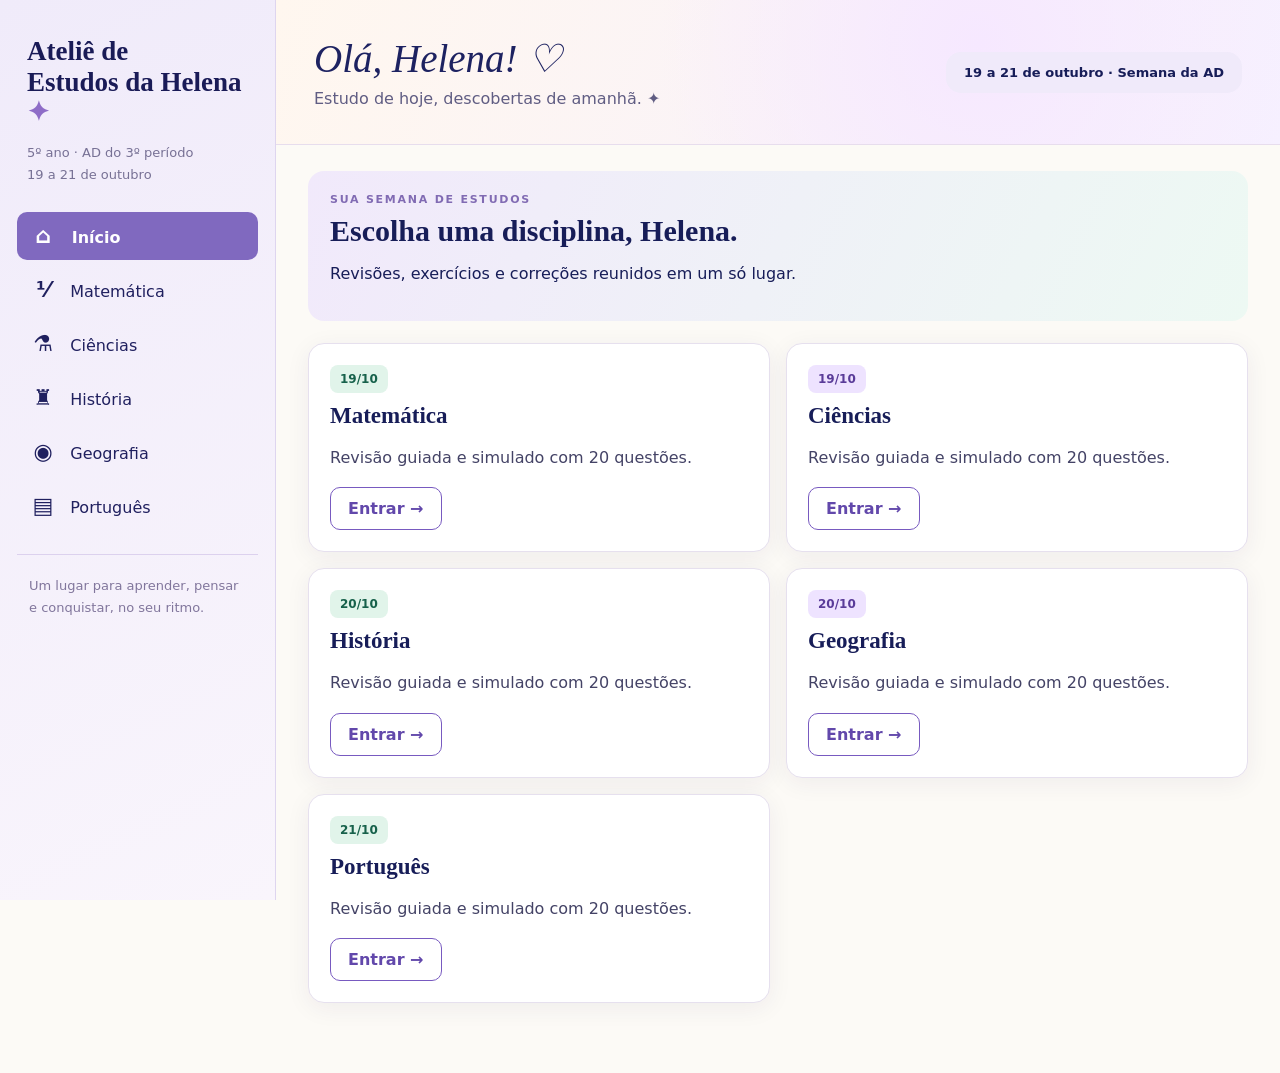
==== index.html @ 446843a5 "Add files via upload" ====
<!doctype html><html lang="pt-BR"><head><meta charset="utf-8"><meta name="viewport" content="width=device-width,initial-scale=1"><title>Ateliê de Estudos da Helena · AD 3º período</title><style>
:root{--ink:#171d58;--purple:#826ac4;--purple2:#694caf;--muted:#73748e;--cream:#fcfaf6;--line:#e6e0ee;--lav:#f0ebfa;--mint:#e1f4ea;--pink:#fde9ef}*{box-sizing:border-box}body{margin:0;background:var(--cream);font:16px system-ui,-apple-system,'Segoe UI',sans-serif;color:var(--ink)}button{font:inherit;cursor:pointer}button:focus-visible{outline:3px solid #ab8ee5;outline-offset:2px}.shell{display:grid;grid-template-columns:276px minmax(0,1fr);min-height:100vh}.side{background:linear-gradient(155deg,#f0ebfa,#f9f5fc);border-right:1px solid #ded5ef;padding:28px 17px;position:sticky;top:0;height:100vh}.brand{font:700 27px/1.13 Georgia,serif;color:#1a1b57;padding:8px 10px 14px}.brand span{color:#8e6cc7}.sub{color:#777195;font-size:13px;line-height:1.7;margin:0 10px 26px}.nav{display:grid;gap:6px}.nav button{display:flex;justify-content:space-between;align-items:center;width:100%;text-align:left;border:0;background:transparent;color:#20205f;border-radius:10px;padding:13px 14px}.nav button.active{background:#8069bf;color:white;font-weight:700}.nav small{font-size:10px;opacity:.7}.sidefooter{border-top:1px solid #dcd1ee;margin-top:24px;padding:20px 12px;color:#81769c;font-size:13px;line-height:1.7}.main{min-width:0;padding:0 32px 70px}.banner{margin:0 -32px 26px;padding:30px 38px;min-height:145px;background:radial-gradient(circle at 70% 30%,#f6e8ff,transparent 45%),linear-gradient(110deg,#fff7ef,#f6f0ff);border-bottom:1px solid #e7dded;display:flex;align-items:center;justify-content:space-between;gap:20px}.banner h1{font:italic 39px Georgia,serif;margin:0 0 8px;color:#1d2261}.banner p{margin:0;color:#605d83}.date{background:#f0eafa;padding:13px 18px;border-radius:15px;font-weight:650;font-size:13px;white-space:nowrap}.content{max-width:1180px;margin:auto}.eyebrow{text-transform:uppercase;letter-spacing:.16em;font-size:11px;color:#816bb3;font-weight:800}.head{display:flex;align-items:flex-start;justify-content:space-between;gap:16px;margin:4px 0 22px}.head h2{font:700 34px Georgia,serif;margin:5px 0;color:#181d57}.head p{margin:0;color:#73708c}.pill{border-radius:99px;padding:10px 14px;background:#e2f3e9;color:#19624d;font-size:12px;white-space:nowrap}.tabs{display:flex;gap:7px;border-bottom:1px solid var(--line);margin-bottom:22px;flex-wrap:wrap}.tabs button{border:0;background:#f5f2fa;color:#343269;padding:12px 19px;border-radius:10px 10px 0 0}.tabs button.active{background:var(--purple);color:white;font-weight:700}.grid{display:grid;grid-template-columns:repeat(2,minmax(0,1fr));gap:16px}.card{background:white;border:1px solid var(--line);border-radius:16px;padding:21px;box-shadow:0 5px 24px #2e1e5710}.card h3{font:700 23px Georgia,serif;margin:10px 0}.card p{line-height:1.65;color:#444366}.card ul{line-height:1.8}.chip{display:inline-block;padding:7px 10px;background:var(--mint);border-radius:8px;color:#17614b;font-size:12px;font-weight:700}.card:nth-child(even) .chip{background:#eee3ff;color:#5a3c99}.action{background:#785ac0;border:1px solid #785ac0;color:white;padding:11px 17px;border-radius:10px;font-weight:700}.action.secondary{background:white;color:#6248ab}.actions{display:flex;gap:10px;flex-wrap:wrap;margin-top:18px}.mentor{display:flex;gap:15px;align-items:center;border:1px solid #e6dcf6;border-radius:15px;background:linear-gradient(105deg,#f4edff,#fffafc);padding:12px;margin:20px 0}.mentor img{width:80px;height:86px;object-fit:contain;border-radius:10px;background:#fff;flex-shrink:0}.mentor b{display:block;font-size:13px;margin-bottom:5px}.mentor p{font-size:14px;line-height:1.55;margin:0}.mentor small{font-size:10px;color:#77708d}.bodycopy{line-height:1.85;font-size:17px;color:#343553}.bodycopy p{margin:0 0 16px}.bodycopy b{color:#1d205e}.formula,.note{background:#f1ecfa;padding:15px;border-radius:12px;margin:15px 0}.note{background:#eaf6ef}.figure{max-width:100%;height:auto}.process,.tiles{display:flex;gap:9px;flex-wrap:wrap;align-items:center;margin:18px 0}.process span,.tiles span{background:#eee9fa;border-radius:9px;padding:10px 13px;font-weight:650;font-size:14px}.process b{color:#785ac0}.quizQ{font-size:20px;font-weight:700;line-height:1.5;margin:12px 0 18px}.option{display:flex;gap:12px;align-items:center;text-align:left;width:100%;background:#fff;border:1.5px solid #e2deed;border-radius:12px;padding:14px;margin:9px 0;color:#222557}.option.selected{border-color:#7b61c5;background:#f0eafb}.option .letter{background:#f0edf9;width:29px;height:29px;border-radius:50%;display:grid;place-items:center;font-weight:800;flex-shrink:0}.option:disabled{opacity:.85}.score{font:700 44px Georgia,serif;color:#7256b4;margin:8px 0}.error{border-left:4px solid #c38b75;padding:12px 16px;background:#fff7f2;border-radius:8px;margin:12px 0}.correct{background:#eaf7ee;padding:15px;border-radius:10px}.mini{font-size:13px;color:#79738e}.muted{color:#77738d}.progress{height:10px;background:#e9e5f2;border-radius:99px;overflow:hidden;margin:14px 0}.progress>div{height:100%;background:#8e78c9;transition:width .2s}.subjecticon{font-size:29px}.homeintro{background:linear-gradient(115deg,#f1e9fb,#edf9f3);border-radius:16px;padding:22px;margin-bottom:22px}.review{max-width:900px}.empty{background:#f8f5fc;border:1px dashed #d7c9e8;border-radius:14px;padding:26px}.footnote{font-size:12px;color:#858099;margin-top:30px}.questionnav{display:flex;gap:6px;flex-wrap:wrap;margin:16px 0}.questionnav button{border:1px solid #dcd4ee;background:white;color:#4a4385;border-radius:8px;padding:7px 11px}.questionnav button.active{background:#7c64bd;color:white}.questionnav button.done{border-color:#7eae94}.subject-row{display:flex;align-items:center;gap:13px}.subject-row .subjecticon{background:#e4f5eb;border-radius:12px;padding:12px}@media(max-width:820px){.shell{grid-template-columns:1fr}.side{position:relative;height:auto;padding:13px}.brand{font-size:22px;padding:4px}.sub,.sidefooter{display:none}.nav{display:flex;overflow:auto;gap:5px}.nav button{white-space:nowrap;width:auto;padding:9px 12px}.main{padding:0 16px 45px}.banner{margin:0 -16px 20px;padding:22px 20px;min-height:110px}.banner h1{font-size:30px}.date{display:none}.grid{grid-template-columns:1fr}.head h2{font-size:29px}.mentor img{width:66px;height:75px}.bodycopy{font-size:16px}}
.bookfig{margin:20px 0;padding:12px;background:#faf7ff;border:1px solid #e7ddf1;border-radius:15px;max-width:650px}.bookfig img{display:block;max-width:100%;max-height:370px;object-fit:contain;margin:auto;border-radius:8px}.bookfig figcaption{font-size:12px;color:#6c6886;margin-top:8px;text-align:center}.faq{border-bottom:1px solid #e9e3f0;padding:14px 4px}.faq summary{cursor:pointer;font-weight:700}.faq p{line-height:1.75;color:#414467}.faq[hidden]{display:none!important}.reading{white-space:normal;background:#fbf7ff;border-left:4px solid #aa89d6;padding:20px 22px;border-radius:10px;font-size:16px;line-height:1.85;color:#25244f;margin:15px 0 23px}.quizQ{white-space:pre-line;font-size:18px;font-weight:600}.quizQ:first-line{font-weight:800}.reading p{margin:0 0 12px}</style><style>
.navglyph{display:inline-flex;align-items:center;justify-content:center;width:24px;font-size:22px;font-weight:700;line-height:1}
.overviewmetrics{display:grid;grid-template-columns:repeat(3,minmax(0,1fr));gap:12px;margin:14px 0 20px}.overviewmetrics>div{display:flex;flex-direction:column;gap:7px}.overviewmetrics b{font-size:23px;color:#6f54aa}.overviewmetrics span{font-size:13px;color:#6f6880}.overviewlist{margin:12px 0 0;padding-left:23px}.overviewlist li{padding:12px 4px;border-bottom:1px solid #eae5f0;display:list-item}.overviewlist li>span:last-child{float:right;color:#8a819a;font-size:12px}.overviewlist .finished{color:#24795d!important}.overviewlist small{color:#7d7890}.voicebar{margin-bottom:12px}.voicetools{display:flex;align-items:center;flex-wrap:wrap;gap:8px}.voicetools .action{padding:8px 11px;font-size:13px}.voicetools select{padding:7px;border:1px solid #ded5ed;border-radius:8px;background:white;color:#36304b}@media(max-width:600px){.overviewmetrics{gap:7px}.overviewmetrics b{font-size:17px}.overviewmetrics span{font-size:11px}.overviewlist li>span:last-child{float:none;display:block;margin-top:5px}}
</style></head><body><div class="shell"><aside class="side"><div class="brand">Ateliê de<br>Estudos da Helena <span>✦</span></div><p class="sub">5º ano · AD do 3º período<br>19 a 21 de outubro</p><nav class="nav" id="nav"><button>Início</button><button>Matemática</button><button>Ciências</button><button>História</button><button>Geografia</button><button>Português</button></nav><div class="sidefooter">Um lugar para aprender, pensar e conquistar, no seu ritmo.</div></aside><main class="main"><header class="banner"><div><h1>Olá, Helena! ♡</h1><p>Estudo de hoje, descobertas de amanhã. ✦</p></div><div class="date">19 a 21 de outubro · Semana da AD</div></header><div id="app" class="content"><h2>Matemática e Ciências</h2><p>Selecione uma disciplina no menu para começar a revisão.</p></div></main></div><script>
const frac=(a,b)=>`<span style="display:inline-flex;vertical-align:middle;flex-direction:column;align-items:center;line-height:1.1;font-weight:750;margin:0 3px"><span style="border-bottom:1.5px solid currentColor;padding:0 5px 3px">${a}</span><span style="padding-top:3px">${b}</span></span>`;
function bars(n,filled){let x='';for(let i=0;i<n;i++)x+=`<rect x="${i*42+5}" y="7" width="37" height="37" rx="5" fill="${i<filled?'#a998d0':'#f2edf8'}" stroke="#9b89be"/>`;return `<svg class="figure" width="${n*42+8}" height="54" viewBox="0 0 ${n*42+8} 54" role="img" aria-label="${filled} de ${n} partes pintadas">${x}</svg>`}
function numberLine(){return `<svg class="figure" viewBox="0 0 550 110" role="img" aria-label="Reta numérica de zero a dois com marcações de quartos"><line x1="35" y1="53" x2="510" y2="53" stroke="#625587" stroke-width="3"/><path d="M510 53l-10 -6v12z" fill="#625587"/>${Array.from({length:9},(_,i)=>`<line x1="${35+i*57}" y1="45" x2="${35+i*57}" y2="61" stroke="#625587" stroke-width="2"/><text x="${35+i*57}" y="81" text-anchor="middle" font-size="13" fill="#4e426a">${i===0?'0':i===4?'1':i===8?'2':i+'/4'}</text>`).join('')}<circle cx="149" cy="53" r="6" fill="#c6757f"/><circle cx="377" cy="53" r="6" fill="#c6757f"/></svg>`}
function groups(){return `<div style="display:flex;flex-wrap:wrap;gap:8px;margin:15px 0" aria-label="12 círculos, 4 coloridos">${Array.from({length:12},(_,i)=>`<span style="width:28px;height:28px;border-radius:50%;background:${i<4?'#8d7abc':'#e5e8ed'};border:1px solid #b4aac8"></span>`).join('')}</div>`}

const mathLessons=[ 
{title:'Leitura de frações',pages:'235–236',desc:'Numerador, denominador e representação.',body:`<p>Uma fração representa partes de um inteiro dividido em <b>partes iguais</b>. O número de baixo, <b>denominador</b>, informa em quantas partes o inteiro foi dividido. O de cima, <b>numerador</b>, indica quantas partes consideramos.</p>${bars(5,3)}<div class="formula">${frac(3,5)} = três quintos (3 partes de 5)</div><p>Outras leituras: ${frac(1,2)} = um meio; ${frac(3,4)} = três quartos; ${frac(7,10)} = sete décimos.</p>`,q:'Uma barra foi dividida em 8 partes iguais e 3 foram comidas. Qual fração foi comida?',choices:['3/8','8/3','5/8'],correct:0,explain:'O total de partes é 8 e as partes comidas são 3. Logo, 3/8.'},
{title:'Fração de um grupo',pages:'236–238',desc:'Descobrir uma parte de uma quantidade.',body:`<p>Para calcular uma fração de um grupo, primeiro <b>divida pelo denominador</b> e depois <b>multiplique pelo numerador</b>.</p><div class="example"><b>Exemplo:</b> ${frac(2,3)} de 18 livros → 18 ÷ 3 = 6; 6 × 2 = <b>12 livros</b>.</div><p>O livro também pede para identificar a fração de um grupo, sem fazer multiplicação. Observe 12 círculos, sendo 4 coloridos:</p>${groups()}<div class="formula">4 de 12 = ${frac(4,12)}</div><p>Em problemas com quantidades, podemos dividir pelo denominador e multiplicar pelo numerador.</p>`,q:'Quanto é 3/5 de 20 figurinhas?',choices:['12','15','4'],correct:0,explain:'20 ÷ 5 = 4 e 4 × 3 = 12.'},
{title:'Comparação com o inteiro',pages:'238–241',desc:'Menor, igual ou maior que um inteiro.',body:`<p>Compare numerador e denominador:</p><div class="formula">3/4 &lt; 1 &nbsp; · &nbsp; 4/4 = 1 &nbsp; · &nbsp; 5/4 &gt; 1</div><p>Se o numerador for <b>menor</b> que o denominador, a fração é menor que 1. Se forem iguais, representa um inteiro. Se o numerador for maior, representa mais de um inteiro.</p>${bars(4,4)}<p><b>Três nomes do livro:</b> própria (menor que 1), imprópria (maior que 1) e aparente (representa um número inteiro, como 8/4 = 2). Frações também podem ser localizadas na reta numérica:</p>${numberLine()}<p>Observe que 2/4 está no meio entre 0 e 1; 6/4 está entre 1 e 2.</p>`,q:'Qual fração representa mais de um inteiro?',choices:['5/7','7/7','9/7'],correct:2,explain:'9 é maior que 7, portanto 9/7 é maior que 1.'},
{title:'Frações equivalentes',pages:'243–247',desc:'Escritas diferentes, mesmo valor.',body:`<p>Frações equivalentes representam a <b>mesma quantidade</b>. Podemos multiplicar numerador e denominador pelo mesmo número.</p><div class="formula">${frac(1,2)} = ${frac(2,4)} = ${frac(3,6)}</div><p>No livro (p. 244), a <b>propriedade fundamental</b> diz que multiplicar ou dividir os dois termos pelo mesmo número diferente de zero produz uma fração equivalente.</p>${bars(2,1)}${bars(4,2)}<p>As duas barras representam metade, mesmo divididas em números diferentes de partes.</p><p>Treine também completar igualdades como ${frac(3,4)} = ${frac('?',16)}.</p>`,q:'Complete: 3/4 = ?/16',choices:['8','12','16'],correct:1,explain:'4 × 4 = 16; então 3 × 4 = 12.'},
{title:'Simplificação',pages:'248–249',desc:'Encontrar a forma mais simples.',body:`<p>Simplificar é <b>dividir numerador e denominador pelo mesmo número</b>, sem mudar o valor da fração.</p><div class="formula">${frac(6,8)} = ${frac('6 ÷ 2','8 ÷ 2')} = ${frac(3,4)}</div><p>Continue simplificando enquanto os dois números puderem ser divididos por um mesmo número maior que 1. O livro (p. 248–249) chama de <b>fração irredutível</b> aquela que já não pode ser simplificada. Também mostra as divisões sucessivas e o máximo divisor comum (MDC).</p>`,q:'Qual é a forma simplificada de 8/12?',choices:['4/6','2/3','3/4'],correct:1,explain:'8 ÷ 4 = 2 e 12 ÷ 4 = 3.'},
{title:'Adição de frações',pages:'260–263',desc:'Somar frações de mesmo ou de diferentes denominadores.',body:`<p><b>Denominadores iguais:</b> some os numeradores e mantenha o denominador.</p><div class="formula">${frac(2,7)} + ${frac(3,7)} = ${frac(5,7)}</div><p><b>Denominadores diferentes:</b> primeiro transforme em frações equivalentes com o mesmo denominador.</p><div class="example">${frac(1,2)} + ${frac(1,4)} = ${frac(2,4)} + ${frac(1,4)} = ${frac(3,4)}</div><p>Nas páginas 261–263, os exercícios incluem pisos de duas cores, partes de um painel pintadas em momentos diferentes, pontos de basquete e trechos percorridos. Leia sempre se o problema pede a soma das partes ou a quantidade que falta.</p>`,q:'Quanto é 2/5 + 1/10?',choices:['3/15','5/10','3/10'],correct:1,explain:'2/5 = 4/10; 4/10 + 1/10 = 5/10 = 1/2.'},
{title:'Frações e números mistos',pages:'264–265',desc:'Transformar de um jeito de escrever para outro.',body:`<p>O número misto reúne <b>uma parte inteira e uma fração</b>. Uma fração imprópria pode representar mais de um inteiro.</p><div class="formula">${frac(7,3)} = 2 ${frac(1,3)} &nbsp; · &nbsp; 3 ${frac(2,5)} = ${frac(17,5)}</div><p><b>Imprópria → misto:</b> divida o numerador pelo denominador; o quociente é a parte inteira e o resto é o novo numerador.</p><p><b>Misto → imprópria:</b> multiplique o inteiro pelo denominador e some o numerador. Nas páginas 264–265, o livro também propõe <b>adições com números mistos</b>: primeiro transforme-os em frações, depois faça a soma.</p>`,q:'Transforme 3 2/5 em fração imprópria.',choices:['11/5','17/5','5/17'],correct:1,explain:'3 × 5 + 2 = 17, mantendo o denominador 5.'},
{title:'Problemas envolvendo o inteiro',pages:'281–283',desc:'Descobrir o todo ou a parte em situações reais.',body:`<p>Leia o enunciado e pergunte: <b>o que representa o inteiro?</b> Uma pizza inteira? Um grupo? Uma distância?</p><div class="example"><b>Exemplo:</b> 3/4 de um livro correspondem a 60 páginas. Se 3 partes valem 60, cada parte vale 20. O livro inteiro tem 4 partes: 4 × 20 = <b>80 páginas</b>.</div><p>Nas páginas 281–283, aparecem dois sentidos do problema: descobrir uma <b>parte do todo</b> (3/5 de 60 km = 36 km) e descobrir <b>o todo a partir de uma parte</b> (se 3/4 de uma trilha são 12 m, a trilha tem 16 m). Para achar o todo, divida pela quantidade de partes conhecidas e multiplique pelo denominador.</p>`,q:'Se 2/3 de um pacote são 12 biscoitos, quantos biscoitos há no pacote inteiro?',choices:['18','24','8'],correct:0,explain:'12 ÷ 2 = 6 biscoitos por terço. 6 × 3 = 18.'}
];
const mathQuestions=[
['Uma barra de chocolate foi dividida em 8 pedaços iguais. Ana comeu 3. Que fração ela comeu?',['3/8','5/8','8/3','3/5'],0,'3 partes comidas de um total de 8.'],
['Em uma turma de 24 alunos, 1/4 participa do clube de teatro. Quantos alunos participam?',['4','6','8','12'],1,'24 ÷ 4 = 6.'],
['Qual das frações é equivalente a 2/3?',['4/5','4/6','3/6','2/6'],1,'Multiplicando 2 e 3 por 2, temos 4/6.'],
['Carlos comeu 2/4 de uma pizza. Isso significa que ele comeu:',['menos da metade','a metade exata','mais da metade','a pizza inteira'],1,'2/4 equivale a 1/2.'],
['Carlos leu 2/5 de um livro no sábado e 1/8 no domingo. Que fração leu ao todo?',['3/13','21/40','3/40','16/40'],1,'MMC de 5 e 8 é 40: 16/40 + 5/40 = 21/40.'],
['Pedro usou 2/6 de um galão de tinta de manhã e 1/5 à tarde. Qual fração usou?',['3/11','10/30','16/30','3/30'],2,'2/6 = 10/30 e 1/5 = 6/30; total 16/30.'],
['Qual é o número misto correspondente a 7/3?',['2 1/3','2 3/1','1 2/3','3 1/2'],0,'7 ÷ 3 = 2 com resto 1, logo 2 1/3.'],
['Transforme 3 2/5 em fração imprópria.',['13/5','15/2','17/5','5/17'],2,'3 × 5 + 2 = 17; fica 17/5.'],
['A igualdade 3/4 = □/16 fica correta com qual número?',['8','10','12','16'],2,'Multiplicamos 4 por 4 e também 3 por 4: 12.'],
['Uma pizza tem 4 pedaços iguais. Ao todo, amigos comeram 9 pedaços. Qual número misto representa essa quantidade?',['2 1/4','2 2/4','3 1/4','1 2/4'],0,'9/4 = 2 inteiros e 1/4.'],
['Qual é a leitura correta de 7/10?',['sete décimos','dez sétimos','sete centésimos','dez meios'],0,'O denominador 10 é lido como décimos.'],
['Na reta numérica dividida em quartos, qual fração fica exatamente no meio entre 1 e 2?',['3/4','4/4','6/4','8/4'],2,'O ponto central entre 1 e 2 é 1 e meio, equivalente a 6/4.'],
['Simplifique 12/18 ao máximo.',['6/9','4/6','2/3','3/2'],2,'Dividindo ambos por 6: 2/3.'],
['Qual é o resultado de 3/7 + 2/7?',['5/14','6/7','5/7','1/7'],2,'Mesmo denominador: 3 + 2 = 5; mantém 7.'],
['Quanto é 1/2 + 1/3?',['2/5','5/6','1/6','3/6'],1,'1/2 = 3/6 e 1/3 = 2/6. Soma 5/6.'],
['Qual é uma fração aparente, conforme a classificação do livro?',['5/6','6/5','8/4','1/6'],2,'8/4 = 2 inteiros, por isso é uma fração aparente.'],
['Uma coleção tem 35 adesivos. Helena deu 2/5 deles a uma amiga. Quantos adesivos deu?',['7','10','14','21'],2,'35 ÷ 5 = 7; 7 × 2 = 14.'],
['Se 3/4 de uma caixa correspondem a 18 lápis, quantos lápis há na caixa inteira?',['20','24','27','30'],1,'18 ÷ 3 = 6 por quarto; 6 × 4 = 24.'],
['Qual fração é equivalente a 5/10 na forma simplificada?',['1/2','2/5','5/5','1/10'],0,'Divida 5 e 10 por 5: 1/2.'],
['Uma menina comeu 4 partes de uma barra dividida em 6 partes iguais. Qual fração representa a parte que SOBROU?',['4/6','2/6','6/4','1/6'],1,'Sobraram 6 − 4 = 2 partes de 6.']
];
const scienceLessons=[
{title:'Sistema urinário',pages:'128–129',desc:'Como o corpo filtra o sangue e elimina resíduos.',body:`<p>O <b>sistema urinário</b> ajuda a retirar do sangue substâncias que precisam ser eliminadas. Os <b>rins</b> filtram o sangue e produzem a urina.</p><div class="process"><span>Rins</span><b>→</b><span>Ureteres</span><b>→</b><span>Bexiga</span><b>→</b><span>Uretra</span></div><p><b>Ureteres</b> levam a urina dos rins até a bexiga; a <b>bexiga</b> armazena; a <b>uretra</b> permite a saída da urina do corpo.</p><div class="note"><b>Não confunda:</b> ureteres transportam a urina até a bexiga; uretra elimina a urina para fora.</div><p>Beber água ajuda o organismo a funcionar adequadamente. A urina é composta principalmente de água e substâncias eliminadas pelo corpo. A baixa ingestão de água pode contribuir para a formação de cálculos renais.</p>`,check:['Qual órgão armazena a urina?',['Rins','Ureteres','Bexiga','Uretra'],2,'A bexiga armazena a urina antes da eliminação.'],mentor:'gabriel',tip:'Desafio rápido: você consegue dizer o caminho da urina sem olhar? Primeiro os rins, depois...'},
{title:'Energia do dia a dia',pages:'138–149',desc:'Formas, transformações, luz, calor e impactos.',body:`<p>Usamos energia para <b>iluminar, aquecer, produzir sons e realizar movimentos</b>. Ela pode aparecer em diferentes formas.</p><div class="tiles"><span>⚡ Elétrica</span><span>☀️ Luminosa</span><span>♨️ Térmica</span><span>♫ Sonora</span><span>⚙️ Movimento</span><span>◈ Química</span></div><p>A energia pode <b>se transformar</b>: uma lâmpada transforma energia elétrica em luz e também em calor; o alimento fornece energia química que nosso corpo utiliza para se movimentar; em uma hidrelétrica, o movimento da água ajuda a produzir eletricidade.</p><p><b>Luz e sombra:</b> a luz se propaga em linha reta em um meio homogêneo. Objetos opacos bloqueiam a passagem da luz e formam sombras; objetos transparentes deixam a luz atravessar.</p><p>O Sol é uma fonte <b>natural</b> de luz; uma lâmpada acesa é uma fonte <b>artificial</b>. A produção e o descarte de materiais ligados à energia podem causar impactos ambientais, como o descarte incorreto de pilhas e baterias.</p><div class="note"><b>Conexão musical:</b> instrumentos produzem sons a partir de vibrações. Em equipamentos elétricos, também há transformações de energia.</div>`,check:['Uma lâmpada acesa transforma energia elétrica principalmente em:',['Luminosa e térmica','Química e gravitacional','Somente movimento','Somente química'],0,'A lâmpada emite luz e também pode produzir calor.'],mentor:'noodle',tip:'Experimento mental: uma guitarra elétrica, um ventilador e uma lanterna. Que transformações acontecem em cada um?'}
];
const scienceQuestions=[
['Qual órgão filtra o sangue e participa da formação da urina?',['Bexiga','Rins','Ureteres','Uretra'],1,'Os rins filtram o sangue e produzem a urina.',0],
['Por onde a urina sai do corpo?',['Ureteres','Rins','Uretra','Bexiga'],2,'A uretra é o canal de saída da urina.',0],
['Qual é a função da bexiga urinária?',['Filtrar o sangue','Armazenar urina','Produzir água','Transportar sangue'],1,'A bexiga guarda a urina até sua eliminação.',0],
['Qual é o caminho correto da urina?',['Rins → ureteres → bexiga → uretra','Rins → uretra → bexiga → ureteres','Bexiga → rins → uretra → ureteres','Ureteres → rins → bexiga → uretra'],0,'A urina se forma nos rins, passa pelos ureteres, fica na bexiga e sai pela uretra.',0],
['Os ureteres têm a função de:',['Produzir urina','Levar a urina dos rins à bexiga','Eliminar urina para fora do corpo','Armazenar urina'],1,'Cada ureter leva urina de um rim à bexiga.',0],
['Qual hábito contribui para a saúde do sistema urinário?',['Evitar beber água','Beber água adequadamente','Segurar urina sempre','Substituir água por refrigerante'],1,'A hidratação adequada contribui para o funcionamento do sistema urinário.',0],
['Beber pouca água pode favorecer o aparecimento de:',['Cálculos renais','Aumento da audição','Ossos mais fortes','Mais energia luminosa'],0,'A ingestão insuficiente de água pode favorecer cálculos renais.',0],
['A urina é formada principalmente por:',['Somente gordura','Água e substâncias eliminadas','Somente sangue','Ar e oxigênio'],1,'A urina contém principalmente água e substâncias que o corpo elimina.',0],
['Qual frase está INCORRETA?',['Os rins filtram o sangue','A bexiga armazena urina','Os ureteres conduzem urina','A uretra produz a urina'],3,'Quem produz a urina são os rins, não a uretra.',0],
['Qual parte do sistema urinário está ligada diretamente à eliminação da urina?',['Uretra','Rim','Ureter','Artéria'],0,'A urina é eliminada do corpo pela uretra.',0],
['Ao correr, uma pessoa apresenta principalmente energia de:',['Movimento','Luz','Somente luz','Somente elétrica'],0,'O movimento do corpo é uma manifestação de energia de movimento.',1],
['A energia armazenada nos alimentos é chamada de:',['Sonora','Luminosa','Química','Elétrica'],2,'Os alimentos armazenam energia química.',1],
['Uma lâmpada acesa transforma energia elétrica em:',['Luminosa e térmica','Apenas química','Apenas movimento','Nuclear'],0,'Lâmpadas produzem luz e também podem produzir calor.',1],
['Em uma hidrelétrica, o movimento da água é usado para produzir:',['Energia elétrica','Urina','Alimentos','Somente sombra'],0,'O movimento da água aciona equipamentos que geram eletricidade.',1],
['Uma fonte NATURAL de luz é:',['Lanterna','Lâmpada','Sol','Tela de celular'],2,'O Sol é uma fonte natural de luz.',1],
['Qual objeto normalmente forma sombra bem definida ao bloquear a luz?',['Vidro transparente','Objeto opaco','Ar limpo','Água transparente'],1,'Objetos opacos impedem a passagem da luz e formam sombras.',1],
['A luz, em um meio homogêneo, se propaga:',['Em linha reta','Sempre em círculos','Apenas para baixo','Sem direção'],0,'Em um meio homogêneo, a propagação da luz é retilínea.',1],
['Ao tocar um instrumento, podemos perceber principalmente energia:',['Sonora','Urinária','Apenas química','Somente luminosa'],0,'A vibração do instrumento produz som.',1],
['Pilhas e baterias devem ser descartadas corretamente porque:',['Não contêm materiais','Podem conter substâncias prejudiciais ao ambiente','Viraram alimentos','Não geram resíduos'],1,'O descarte inadequado pode liberar substâncias tóxicas.',1],
['Uma lanterna com pilhas acesa envolve transformação de energia:',['Química → elétrica → luminosa','Luminosa → urinária','Sonora → química apenas','Térmica → alimento'],0,'A energia química das pilhas é convertida em elétrica, que produz luz.',1]
];
const mentorImages={"lee": "[data-uri]", "gabriel": "[data-uri]", "emicida": "[data-uri]", "iroha": "[data-uri]", "henrique": "[data-uri]", "noodle": "[data-uri]", "guy": "[data-uri]", "guerreirinho": "[data-uri]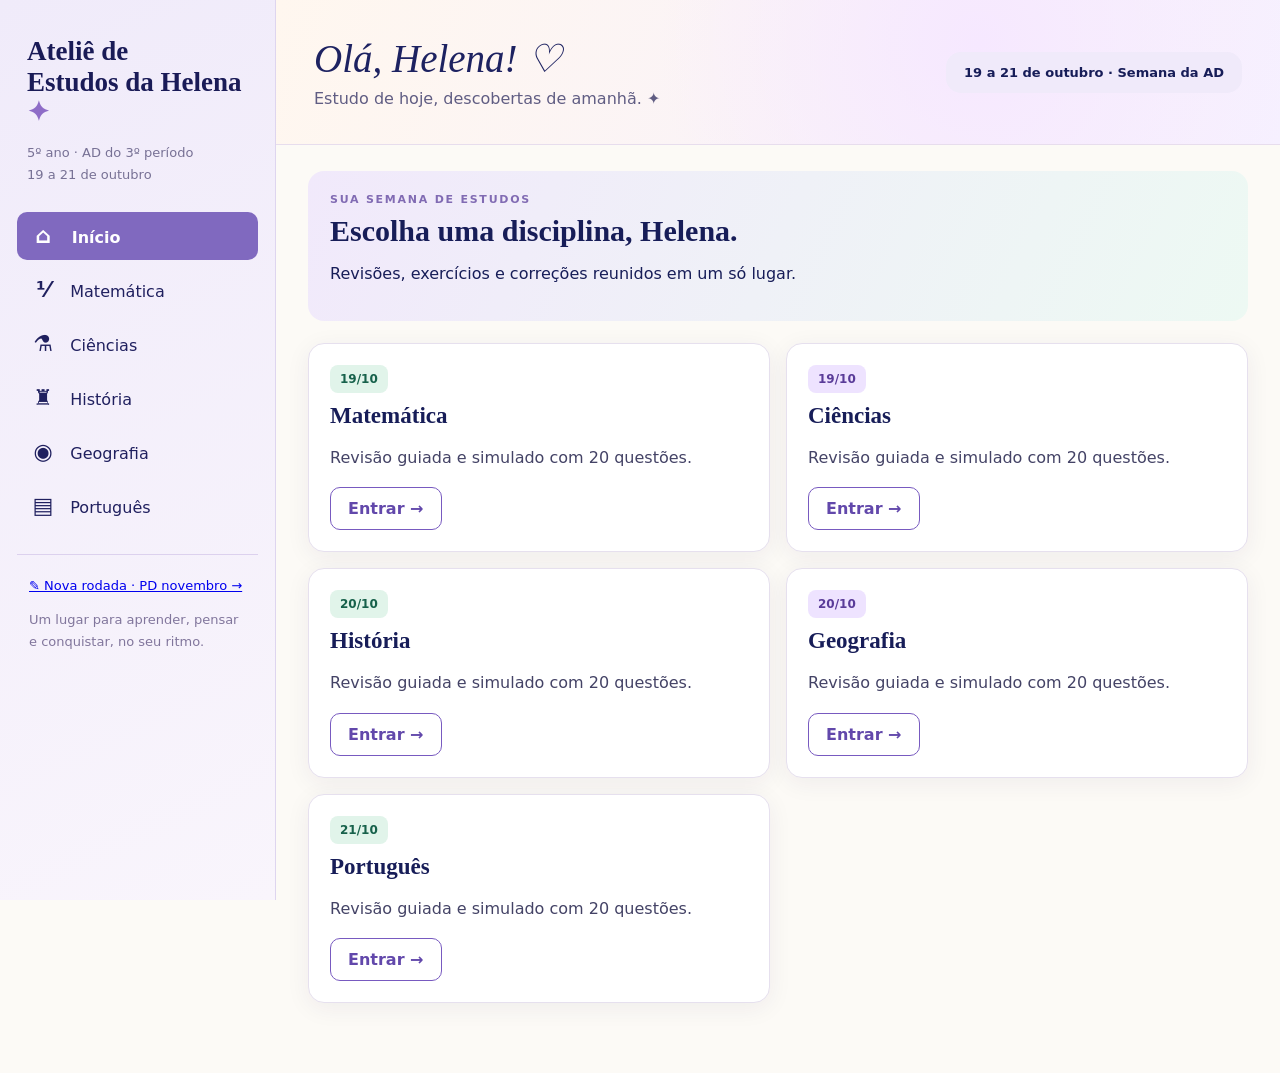
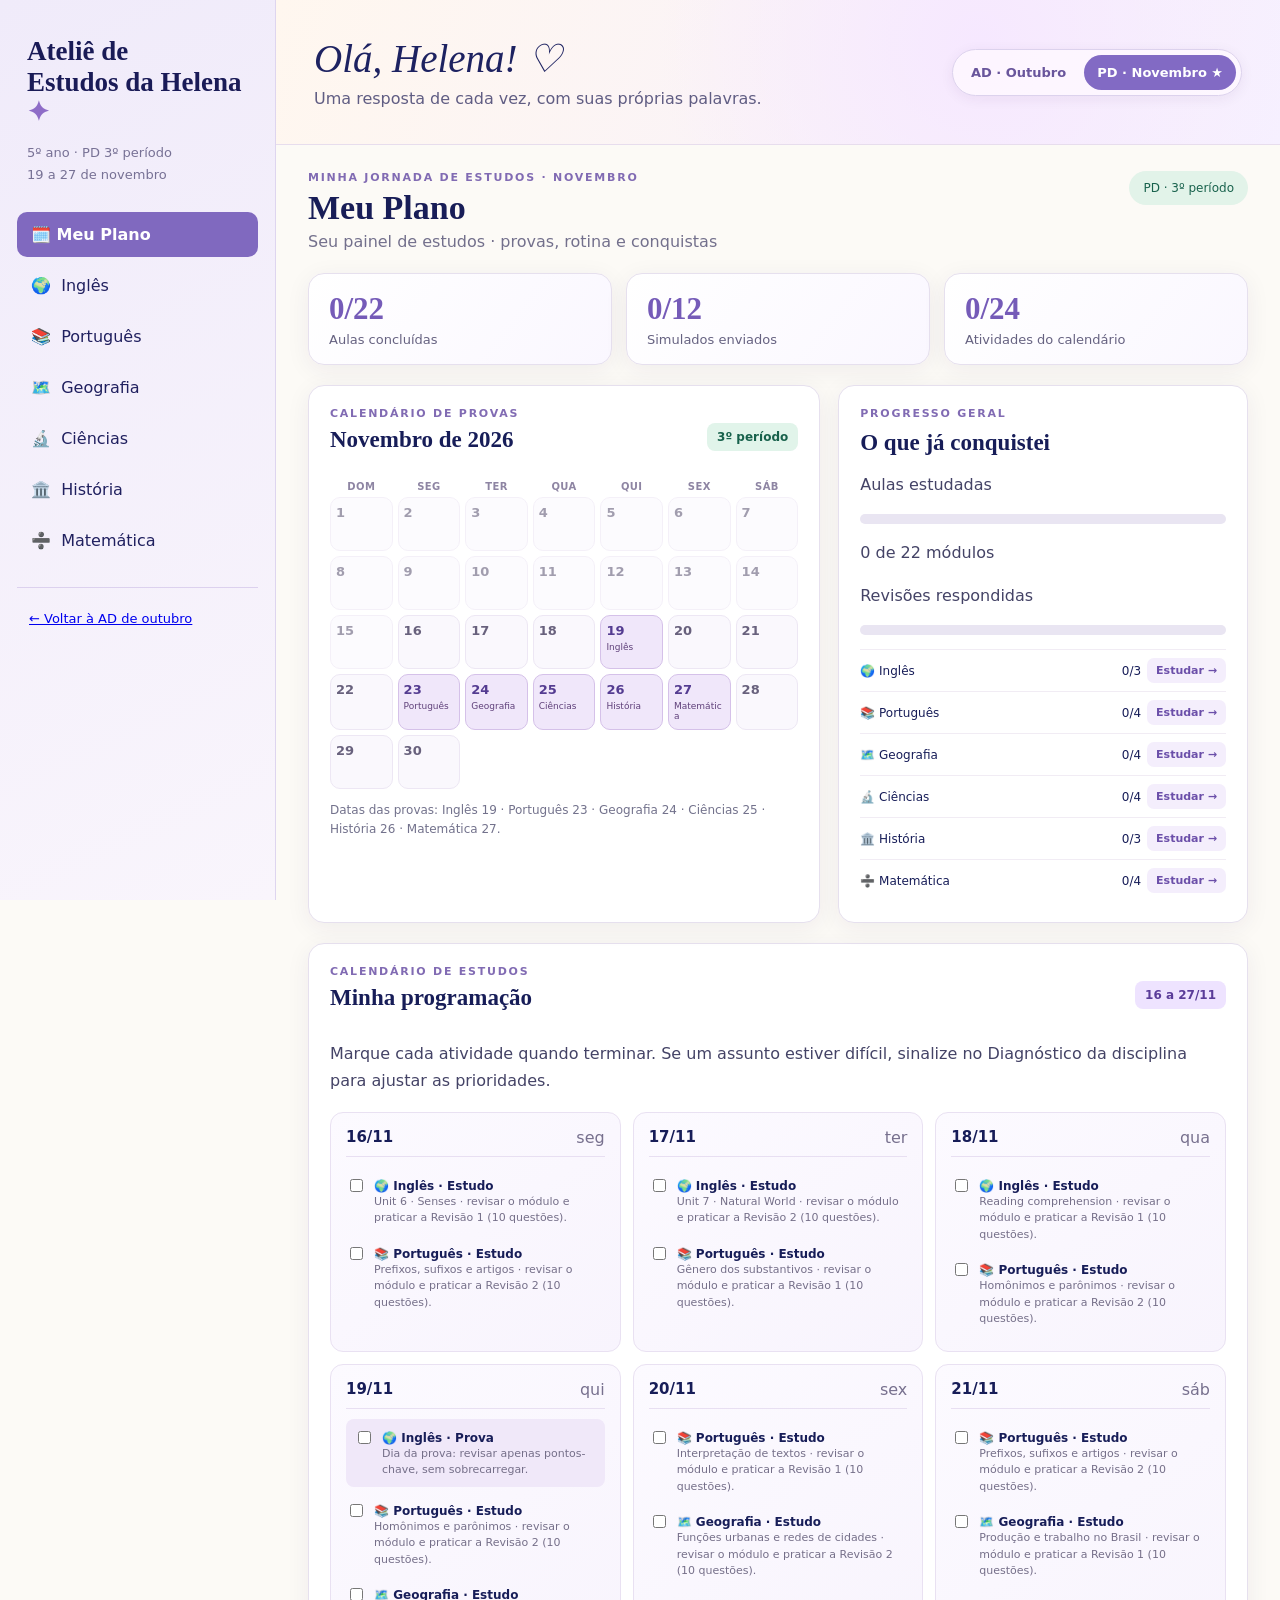
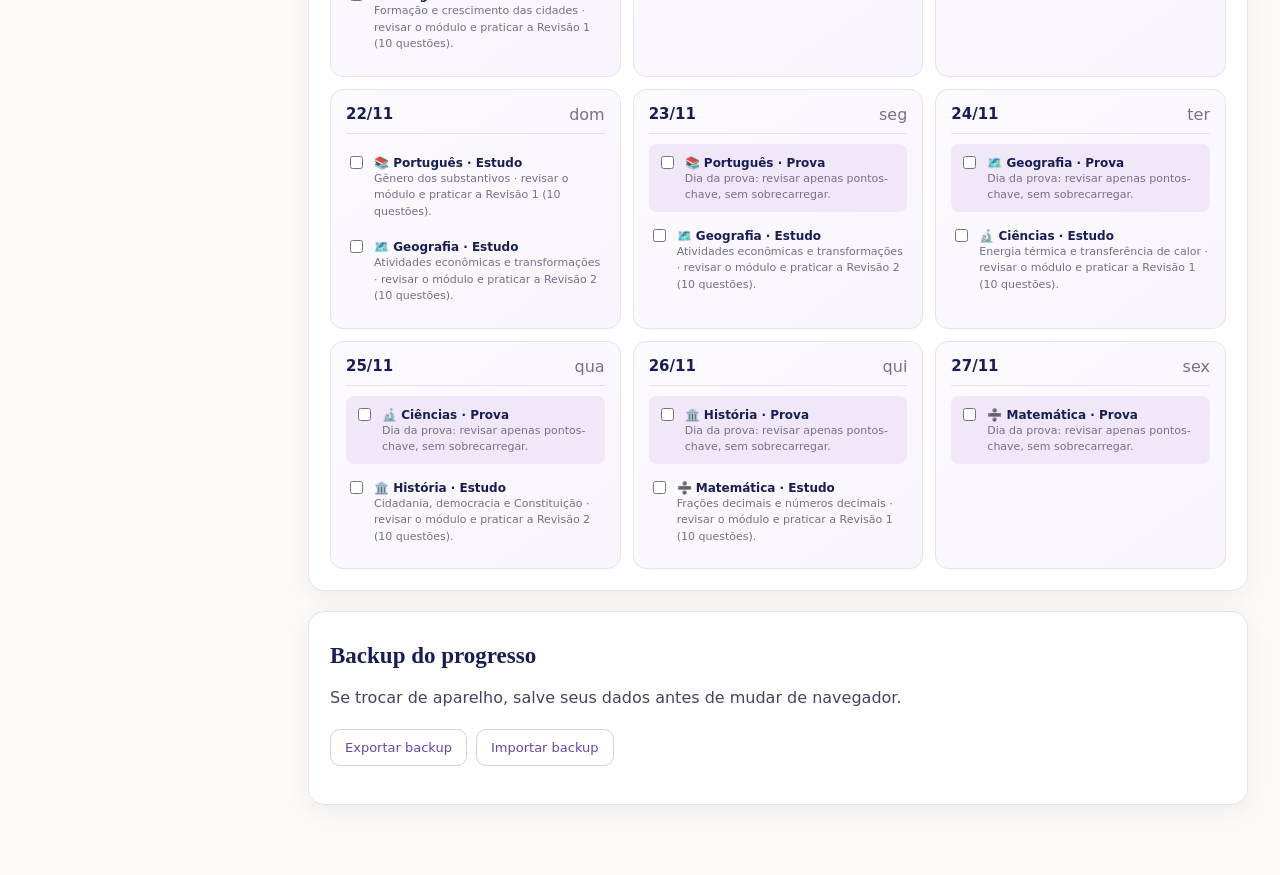
